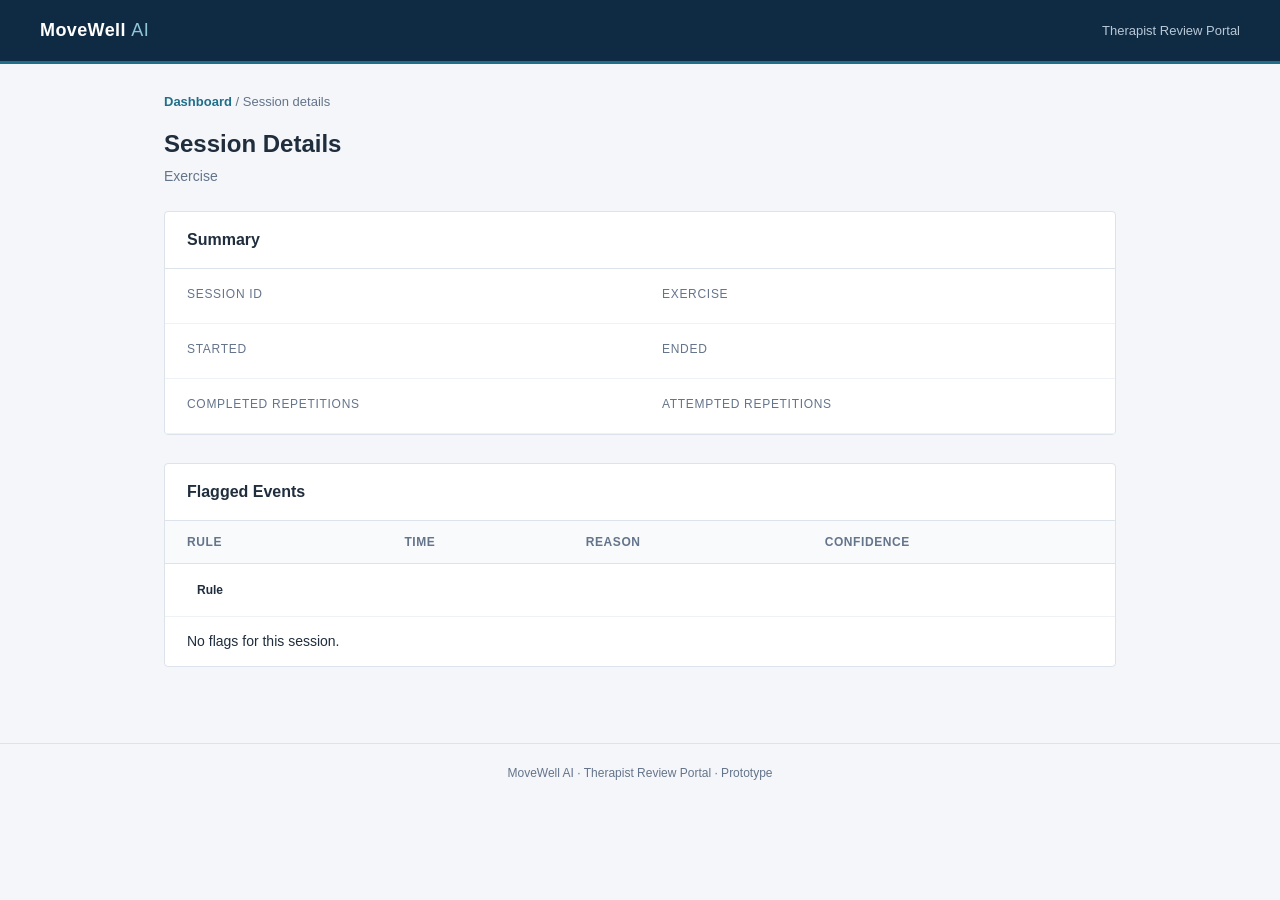
==== dashboard/src/main/resources/templates/session-details.html @ 23294a8e "Fix session details page and update dashboard design" ====
<!DOCTYPE html>
<html lang="en" xmlns:th="http://www.thymeleaf.org">
<head>
    <meta charset="UTF-8">
    <meta name="viewport" content="width=device-width, initial-scale=1.0">
    <title>Session Details | MoveWell AI</title>

    <style>
        :root {
            --navy: #0f2a43;
            --bg: #f4f6f9;
            --card: #ffffff;
            --border: #dde3ea;
            --text: #1f2d3d;
            --muted: #64748b;
            --accent: #1f6f8b;
        }

        * { box-sizing: border-box; }

        body {
            margin: 0;
            font-family: "Segoe UI", Roboto, Helvetica, Arial, sans-serif;
            background: var(--bg);
            color: var(--text);
            font-size: 14px;
            line-height: 1.5;
        }

        .topbar {
            background: var(--navy);
            color: #fff;
            padding: 0 40px;
            height: 64px;
            display: flex;
            align-items: center;
            justify-content: space-between;
            border-bottom: 3px solid var(--accent);
        }
        .brand { font-size: 18px; font-weight: 600; letter-spacing: 0.4px; }
        .brand span { color: #8fc7d9; font-weight: 400; }
        .topbar .role { font-size: 13px; color: #b9c8d6; }

        main { max-width: 1000px; margin: 0 auto; padding: 28px 24px 48px; }

        .crumbs { font-size: 13px; color: var(--muted); margin-bottom: 14px; }
        .crumbs a { color: var(--accent); text-decoration: none; font-weight: 600; }
        .crumbs a:hover { text-decoration: underline; }

        h1 { margin: 0 0 4px; font-size: 24px; font-weight: 600; }
        .sub { color: var(--muted); margin: 0 0 24px; }

        .panel {
            background: var(--card);
            border: 1px solid var(--border);
            border-radius: 4px;
            margin-bottom: 28px;
        }
        .panel-head { padding: 16px 22px; border-bottom: 1px solid var(--border); }
        .panel-head h2 { margin: 0; font-size: 16px; font-weight: 600; }

        .details { display: grid; grid-template-columns: 1fr 1fr; }
        .field { padding: 16px 22px; border-bottom: 1px solid #eef1f5; }
        .field .label {
            font-size: 12px;
            text-transform: uppercase;
            letter-spacing: 0.7px;
            color: var(--muted);
            margin-bottom: 4px;
        }
        .field .val { font-size: 15px; font-weight: 600; color: var(--navy); }

        .table-wrap { overflow-x: auto; }
        table { width: 100%; border-collapse: collapse; }
        th {
            text-align: left;
            font-size: 12px;
            text-transform: uppercase;
            letter-spacing: 0.6px;
            color: var(--muted);
            background: #f8fafc;
            padding: 12px 22px;
            border-bottom: 1px solid var(--border);
            font-weight: 600;
        }
        td { padding: 14px 22px; border-bottom: 1px solid #eef1f5; }
        tr:last-child td { border-bottom: none; }

        .badge {
            display: inline-block;
            padding: 3px 10px;
            border-radius: 3px;
            font-size: 12px;
            font-weight: 600;
            text-transform: capitalize;
        }
        .tag-hold_too_short { background: #fdf0d5; color: #7a5200; }
        .tag-movement_too_fast { background: #fde4e1; color: #8a2a1d; }
        .tag-tracking_lost { background: #e4eaf1; color: #3a4b5f; }

        footer {
            text-align: center;
            color: var(--muted);
            font-size: 12px;
            padding: 20px;
            border-top: 1px solid var(--border);
        }

        @media (max-width: 650px) {
            .details { grid-template-columns: 1fr; }
            .topbar { padding: 0 20px; }
        }
    </style>
</head>

<body>
<div class="topbar">
    <div class="brand">MoveWell <span>AI</span></div>
    <div class="role">Therapist Review Portal</div>
</div>

<main>
    <div class="crumbs">
        <a href="/">Dashboard</a> / Session details
    </div>

    <h1>Session Details</h1>
    <p class="sub" th:text="${sessionData['exercise_name']}">Exercise</p>

    <section class="panel">
        <div class="panel-head"><h2>Summary</h2></div>
        <div class="details">
            <div class="field">
                <div class="label">Session ID</div>
                <div class="val" th:text="${sessionData['session_id']}"></div>
            </div>
            <div class="field">
                <div class="label">Exercise</div>
                <div class="val" th:text="${sessionData['exercise_name']}"></div>
            </div>
            <div class="field">
                <div class="label">Started</div>
                <div class="val" th:text="${#strings.replace(sessionData['started_at'],'T',' ')}"></div>
            </div>
            <div class="field">
                <div class="label">Ended</div>
                <div class="val" th:text="${#strings.replace(sessionData['ended_at'],'T',' ')}"></div>
            </div>
            <div class="field">
                <div class="label">Completed Repetitions</div>
                <div class="val" th:text="${sessionData['rep_count']}"></div>
            </div>
            <div class="field">
                <div class="label">Attempted Repetitions</div>
                <div class="val" th:text="${sessionData['attempted_reps']}"></div>
            </div>
        </div>
    </section>

    <section class="panel">
        <div class="panel-head"><h2>Flagged Events</h2></div>
        <div class="table-wrap">
            <table>
                <thead>
                    <tr>
                        <th>Rule</th>
                        <th>Time</th>
                        <th>Reason</th>
                        <th>Confidence</th>
                    </tr>
                </thead>
                <tbody>
                    <tr th:each="f : ${flags}">
                        <td>
                            <span class="badge"
                                  th:classappend="${'tag-' + f['rule_id']}"
                                  th:text="${#strings.replace(f['rule_id'],'_',' ')}">rule</span>
                        </td>
                        <td th:text="${#strings.replace(f['timestamp'],'T',' ')}"></td>
                        <td th:text="${f['reason']}"></td>
                        <td th:text="${#numbers.formatPercent(f['confidence'],1,0)}"></td>
                    </tr>
                    <tr th:if="${#lists.isEmpty(flags)}">
                        <td colspan="4">No flags for this session.</td>
                    </tr>
                </tbody>
            </table>
        </div>
    </section>
</main>

<footer>MoveWell AI &middot; Therapist Review Portal &middot; Prototype</footer>
</body>
</html>
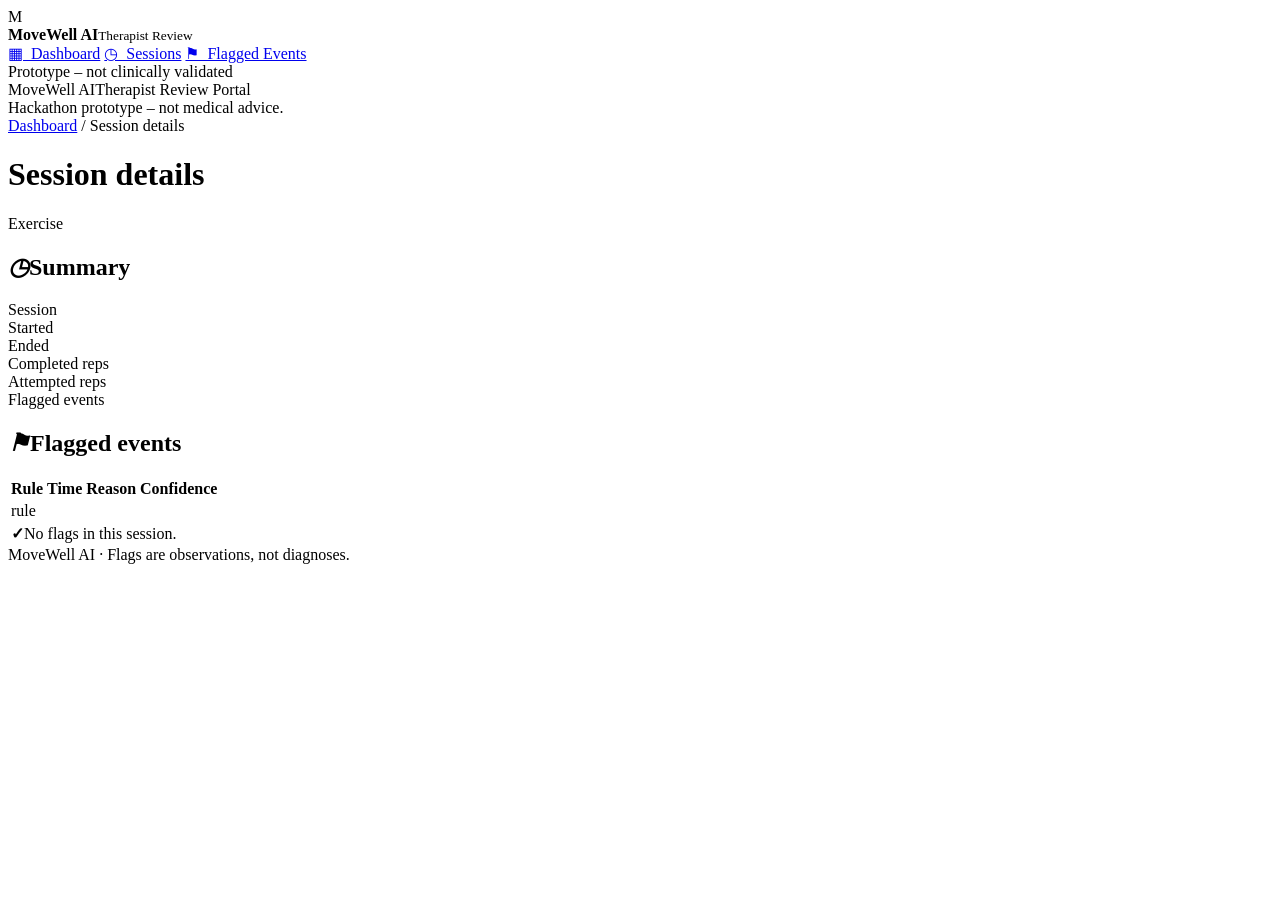
==== commit e13ea93e: "updated" ====
--- a/dashboard/src/main/resources/templates/session-details.html
+++ b/dashboard/src/main/resources/templates/session-details.html
@@ -1,194 +1,71 @@
 <!DOCTYPE html>
 <html lang="en" xmlns:th="http://www.thymeleaf.org">
 <head>
-    <meta charset="UTF-8">
-    <meta name="viewport" content="width=device-width, initial-scale=1.0">
-    <title>Session Details | MoveWell AI</title>
+  <meta charset="UTF-8">
+  <meta name="viewport" content="width=device-width, initial-scale=1.0">
+  <title>Session details | MoveWell AI</title>
+  <link rel="stylesheet" th:href="@{/style.css}">
+</head>
+<body>
+<div class="app">
+  <aside class="sidebar">
+    <div class="logo"><div class="logo-mark">M</div><div><b>MoveWell AI</b><small>Therapist Review</small></div></div>
+    <nav class="nav">
+      <a href="/">▦ &nbsp;Dashboard</a>
+      <a href="/#sessions" class="active">◷ &nbsp;Sessions</a>
+      <a href="/#flags">⚑ &nbsp;Flagged Events</a>
+    </nav>
+    <div class="side-foot">Prototype – not clinically validated</div>
+  </aside>
 
-    <style>
-        :root {
-            --navy: #0f2a43;
-            --bg: #f4f6f9;
-            --card: #ffffff;
-            --border: #dde3ea;
-            --text: #1f2d3d;
-            --muted: #64748b;
-            --accent: #1f6f8b;
-        }
+  <div class="content">
+    <header class="topbar"><span class="brand">MoveWell AI</span><span class="role">Therapist Review Portal</span></header>
+    <div class="banner">Hackathon prototype – not medical advice.</div>
 
-        * { box-sizing: border-box; }
+    <main>
+      <div class="crumbs"><a href="/">Dashboard</a> / Session details</div>
+      <div class="page-head">
+        <h1>Session details</h1>
+        <p th:text="${#strings.capitalizeWords(#strings.replace(sessionData['exercise_name'],'_',' '))}">Exercise</p>
+      </div>
 
-        body {
-            margin: 0;
-            font-family: "Segoe UI", Roboto, Helvetica, Arial, sans-serif;
-            background: var(--bg);
-            color: var(--text);
-            font-size: 14px;
-            line-height: 1.5;
-        }
+      <section class="panel">
+        <div class="panel-head"><h2><i>◷</i>Summary</h2></div>
+        <div class="details">
+          <div class="field"><div class="label">Session</div><div class="val mono" th:text="${sessionData['session_id']}"></div></div>
+          <div class="field"><div class="label">Started</div><div class="val" th:text="${#strings.replace(sessionData['started_at'],'T',' ')}"></div></div>
+          <div class="field"><div class="label">Ended</div><div class="val" th:text="${#strings.replace(sessionData['ended_at'],'T',' ')}"></div></div>
+          <div class="field"><div class="label">Completed reps</div><div class="val" th:text="${sessionData['rep_count']}"></div></div>
+          <div class="field"><div class="label">Attempted reps</div><div class="val" th:text="${sessionData['attempted_reps']}"></div></div>
+          <div class="field"><div class="label">Flagged events</div><div class="val" th:text="${#lists.size(flags)}"></div></div>
+        </div>
+      </section>
 
-        .topbar {
-            background: var(--navy);
-            color: #fff;
-            padding: 0 40px;
-            height: 64px;
-            display: flex;
-            align-items: center;
-            justify-content: space-between;
-            border-bottom: 3px solid var(--accent);
-        }
-        .brand { font-size: 18px; font-weight: 600; letter-spacing: 0.4px; }
-        .brand span { color: #8fc7d9; font-weight: 400; }
-        .topbar .role { font-size: 13px; color: #b9c8d6; }
+      <section class="panel">
+        <div class="panel-head"><h2><i>⚑</i>Flagged events</h2></div>
+        <div class="table-wrap">
+          <table>
+            <thead>
+              <tr><th>Rule</th><th>Time</th><th>Reason</th><th>Confidence</th></tr>
+            </thead>
+            <tbody>
+              <tr th:each="f : ${flags}">
+                <td><span class="badge" th:classappend="${'tag-' + f['rule_id']}" th:text="${#strings.replace(f['rule_id'],'_',' ')}">rule</span></td>
+                <td th:text="${#strings.replace(f['timestamp'],'T',' ')}"></td>
+                <td th:text="${f['reason']}"></td>
+                <td th:text="${#numbers.formatPercent(f['confidence'],1,0)}"></td>
+              </tr>
+              <tr th:if="${#lists.isEmpty(flags)}">
+                <td colspan="4" class="empty"><b>✓</b>No flags in this session.</td>
+              </tr>
+            </tbody>
+          </table>
+        </div>
+      </section>
+    </main>
 
-        main { max-width: 1000px; margin: 0 auto; padding: 28px 24px 48px; }
-
-        .crumbs { font-size: 13px; color: var(--muted); margin-bottom: 14px; }
-        .crumbs a { color: var(--accent); text-decoration: none; font-weight: 600; }
-        .crumbs a:hover { text-decoration: underline; }
-
-        h1 { margin: 0 0 4px; font-size: 24px; font-weight: 600; }
-        .sub { color: var(--muted); margin: 0 0 24px; }
-
-        .panel {
-            background: var(--card);
-            border: 1px solid var(--border);
-            border-radius: 4px;
-            margin-bottom: 28px;
-        }
-        .panel-head { padding: 16px 22px; border-bottom: 1px solid var(--border); }
-        .panel-head h2 { margin: 0; font-size: 16px; font-weight: 600; }
-
-        .details { display: grid; grid-template-columns: 1fr 1fr; }
-        .field { padding: 16px 22px; border-bottom: 1px solid #eef1f5; }
-        .field .label {
-            font-size: 12px;
-            text-transform: uppercase;
-            letter-spacing: 0.7px;
-            color: var(--muted);
-            margin-bottom: 4px;
-        }
-        .field .val { font-size: 15px; font-weight: 600; color: var(--navy); }
-
-        .table-wrap { overflow-x: auto; }
-        table { width: 100%; border-collapse: collapse; }
-        th {
-            text-align: left;
-            font-size: 12px;
-            text-transform: uppercase;
-            letter-spacing: 0.6px;
-            color: var(--muted);
-            background: #f8fafc;
-            padding: 12px 22px;
-            border-bottom: 1px solid var(--border);
-            font-weight: 600;
-        }
-        td { padding: 14px 22px; border-bottom: 1px solid #eef1f5; }
-        tr:last-child td { border-bottom: none; }
-
-        .badge {
-            display: inline-block;
-            padding: 3px 10px;
-            border-radius: 3px;
-            font-size: 12px;
-            font-weight: 600;
-            text-transform: capitalize;
-        }
-        .tag-hold_too_short { background: #fdf0d5; color: #7a5200; }
-        .tag-movement_too_fast { background: #fde4e1; color: #8a2a1d; }
-        .tag-tracking_lost { background: #e4eaf1; color: #3a4b5f; }
-
-        footer {
-            text-align: center;
-            color: var(--muted);
-            font-size: 12px;
-            padding: 20px;
-            border-top: 1px solid var(--border);
-        }
-
-        @media (max-width: 650px) {
-            .details { grid-template-columns: 1fr; }
-            .topbar { padding: 0 20px; }
-        }
-    </style>
-</head>
-
-<body>
-<div class="topbar">
-    <div class="brand">MoveWell <span>AI</span></div>
-    <div class="role">Therapist Review Portal</div>
+    <footer>MoveWell AI · Flags are observations, not diagnoses.</footer>
+  </div>
 </div>
-
-<main>
-    <div class="crumbs">
-        <a href="/">Dashboard</a> / Session details
-    </div>
-
-    <h1>Session Details</h1>
-    <p class="sub" th:text="${sessionData['exercise_name']}">Exercise</p>
-
-    <section class="panel">
-        <div class="panel-head"><h2>Summary</h2></div>
-        <div class="details">
-            <div class="field">
-                <div class="label">Session ID</div>
-                <div class="val" th:text="${sessionData['session_id']}"></div>
-            </div>
-            <div class="field">
-                <div class="label">Exercise</div>
-                <div class="val" th:text="${sessionData['exercise_name']}"></div>
-            </div>
-            <div class="field">
-                <div class="label">Started</div>
-                <div class="val" th:text="${#strings.replace(sessionData['started_at'],'T',' ')}"></div>
-            </div>
-            <div class="field">
-                <div class="label">Ended</div>
-                <div class="val" th:text="${#strings.replace(sessionData['ended_at'],'T',' ')}"></div>
-            </div>
-            <div class="field">
-                <div class="label">Completed Repetitions</div>
-                <div class="val" th:text="${sessionData['rep_count']}"></div>
-            </div>
-            <div class="field">
-                <div class="label">Attempted Repetitions</div>
-                <div class="val" th:text="${sessionData['attempted_reps']}"></div>
-            </div>
-        </div>
-    </section>
-
-    <section class="panel">
-        <div class="panel-head"><h2>Flagged Events</h2></div>
-        <div class="table-wrap">
-            <table>
-                <thead>
-                    <tr>
-                        <th>Rule</th>
-                        <th>Time</th>
-                        <th>Reason</th>
-                        <th>Confidence</th>
-                    </tr>
-                </thead>
-                <tbody>
-                    <tr th:each="f : ${flags}">
-                        <td>
-                            <span class="badge"
-                                  th:classappend="${'tag-' + f['rule_id']}"
-                                  th:text="${#strings.replace(f['rule_id'],'_',' ')}">rule</span>
-                        </td>
-                        <td th:text="${#strings.replace(f['timestamp'],'T',' ')}"></td>
-                        <td th:text="${f['reason']}"></td>
-                        <td th:text="${#numbers.formatPercent(f['confidence'],1,0)}"></td>
-                    </tr>
-                    <tr th:if="${#lists.isEmpty(flags)}">
-                        <td colspan="4">No flags for this session.</td>
-                    </tr>
-                </tbody>
-            </table>
-        </div>
-    </section>
-</main>
-
-<footer>MoveWell AI &middot; Therapist Review Portal &middot; Prototype</footer>
 </body>
 </html>
